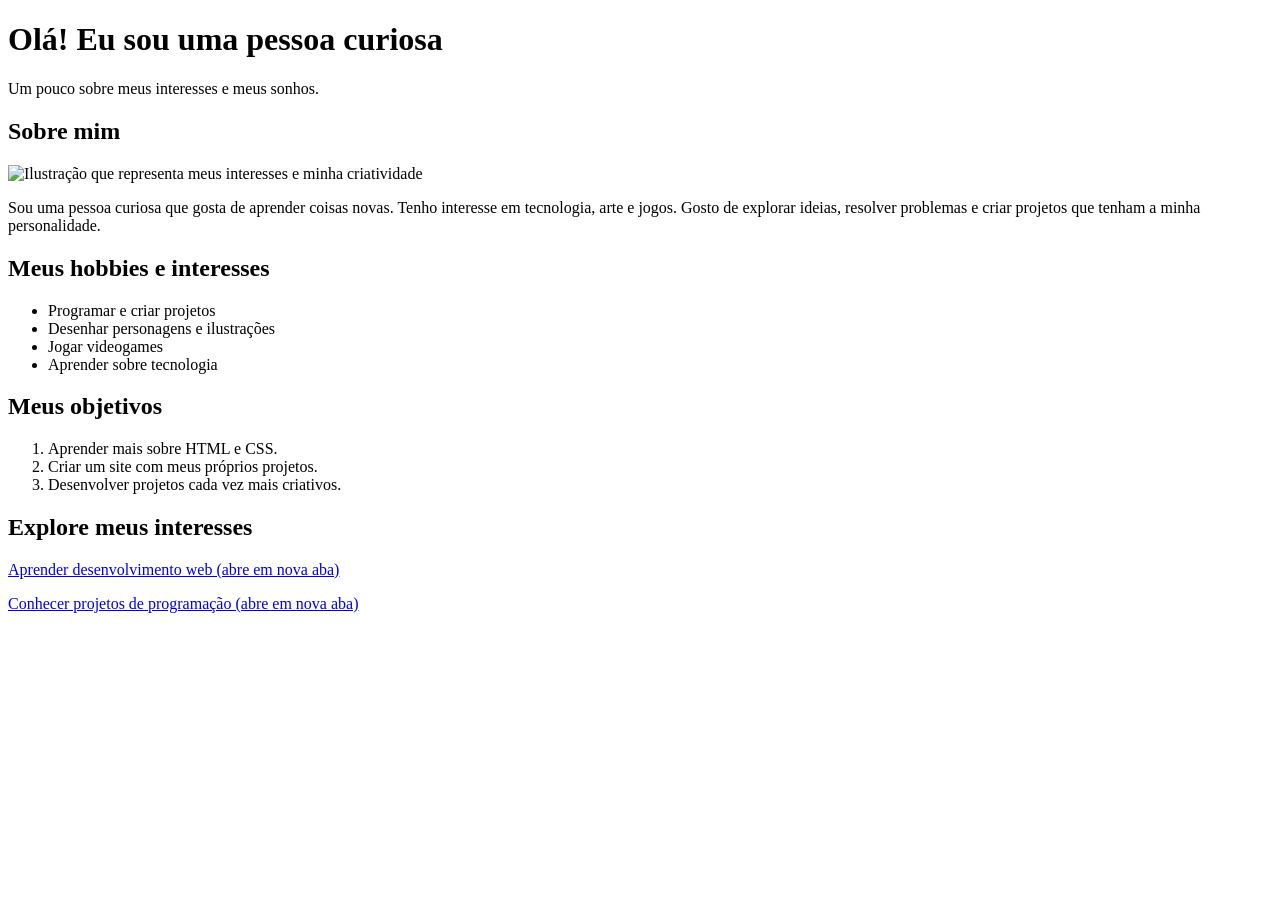
==== index.html @ 1d392838 "Add files" ====
<!DOCTYPE html>
<html lang="pt-BR">
<head>
    <meta charset="UTF-8">
    <meta name="viewport" content="width=device-width, initial-scale=1.0">
    <title>Sobre Mim</title>
    <link rel="stylesheet" href="style.css">
</head>
<body>
    <header>
        <h1 id="titulo-principal">Olá! Eu sou uma pessoa curiosa</h1>
        <p>Um pouco sobre meus interesses e meus sonhos.</p>
    </header>

    <main>
        <section>
            <h2>Sobre mim</h2>

            <img
                src="https://encrypted-tbn0.gstatic.com/images?q=tbn:ANd9GcSf79eYQ8EGzj-zuMY6wXCajgbd3nZy2Z8NbDPoL8J3vQ&s=10"
                alt="Ilustração que representa meus interesses e minha criatividade"
            >

            <p>
                Sou uma pessoa curiosa que gosta de aprender coisas novas.
                Tenho interesse em tecnologia, arte e jogos. Gosto de explorar
                ideias, resolver problemas e criar projetos que tenham a minha
                personalidade.
            </p>
        </section>

        <section>
            <h2>Meus hobbies e interesses</h2>

            <ul>
                <li class="destaque">Programar e criar projetos</li>
                <li>Desenhar personagens e ilustrações</li>
                <li>Jogar videogames</li>
                <li>Aprender sobre tecnologia</li>
            </ul>
        </section>

        <section>
            <h2>Meus objetivos</h2>

            <ol>
                <li>Aprender mais sobre HTML e CSS.</li>
                <li>Criar um site com meus próprios projetos.</li>
                <li>Desenvolver projetos cada vez mais criativos.</li>
            </ol>
        </section>
    </main>

    <footer>
        <h2>Explore meus interesses</h2>

        <p>
            <a href="https://developer.mozilla.org/pt-BR/"
               target="_blank" rel="noopener">
                Aprender desenvolvimento web (abre em nova aba)
            </a>
        </p>

        <p>
            <a href="https://scratch.mit.edu/"
               target="_blank" rel="noopener">
                Conhecer projetos de programação (abre em nova aba)
            </a>
        </p>
    </footer>
</body>
</html>
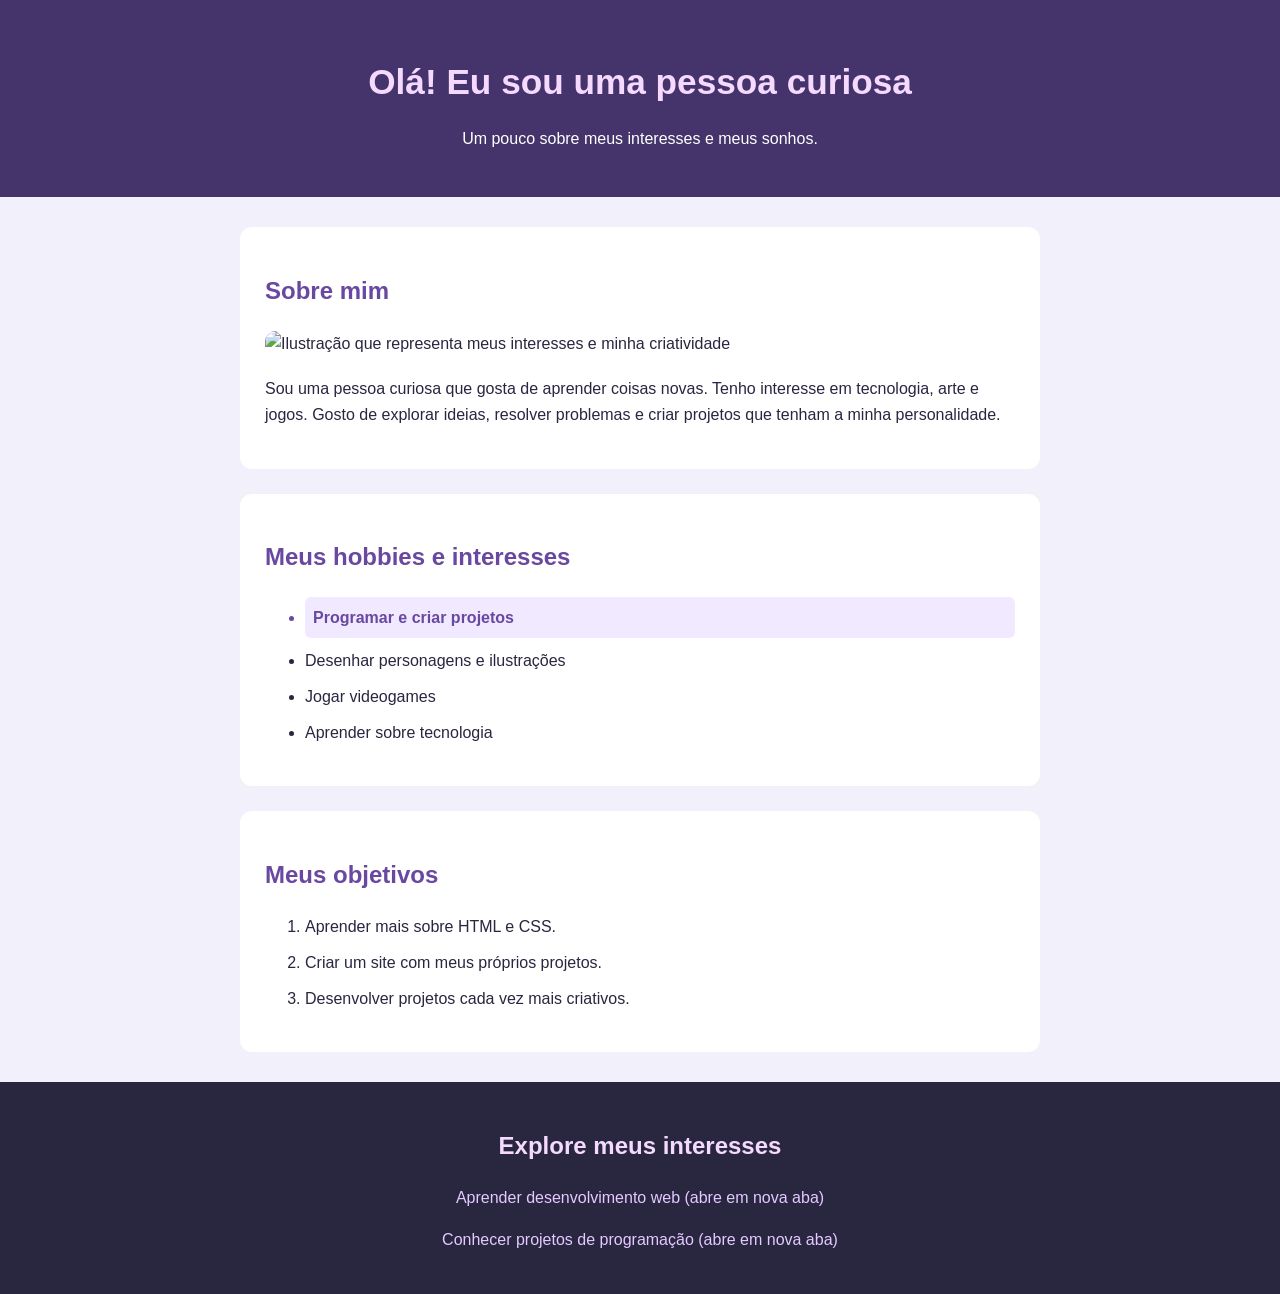
==== commit 48d798c2: "Add files" ====
--- a/index.html
+++ b/index.html
@@ -5,7 +5,7 @@
     <meta charset="UTF-8">
     <meta name="viewport" content="width=device-width, initial-scale=1.0">
     <title>Sobre Mim</title>
-    <link rel="stylesheet" href="style.css">
+    <link rel="stylesheet" href="styles.css">
 </head>
 <body>
     <header>
@@ -18,7 +18,7 @@
             <h2>Sobre mim</h2>
 
             <img
-                src="https://encrypted-tbn0.gstatic.com/images?q=tbn:ANd9GcSf79eYQ8EGzj-zuMY6wXCajgbd3nZy2Z8NbDPoL8J3vQ&s=10"
+                src="images/Diluc_genshin.png"
                 alt="Ilustração que representa meus interesses e minha criatividade"
             >
 
--- a/styles.css
+++ b/styles.css
@@ -0,0 +1,79 @@
+
+body {
+    background-color: #f2f0fa;
+    font-family: Arial, sans-serif;
+    color: #292640;
+    margin: 0;
+    line-height: 1.6;
+}
+
+header {
+    background-color: #45346b;
+    color: white;
+    text-align: center;
+    padding: 30px 20px;
+}
+
+#titulo-principal {
+    color: #f5d9ff;
+    font-size: 2.2rem;
+    margin-bottom: 10px;
+}
+
+main {
+    max-width: 800px;
+    margin: 30px auto;
+    padding: 0 20px;
+}
+
+section {
+    background-color: white;
+    margin-bottom: 25px;
+    padding: 25px;
+    border-radius: 12px;
+}
+
+h2 {
+    color: #6848a0;
+    font-size: 1.5rem;
+}
+
+img {
+    display: block;
+    max-width: 100%;
+    height: auto;
+    margin: 20px auto;
+    border-radius: 10px;
+}
+
+li {
+    margin-bottom: 10px;
+}
+
+.destaque {
+    color: #6848a0;
+    font-weight: bold;
+    background-color: #f1e9ff;
+    padding: 8px;
+    border-radius: 6px;
+}
+
+footer {
+    background-color: #292640;
+    color: white;
+    text-align: center;
+    padding: 25px 20px;
+}
+
+footer h2 {
+    color: #f5d9ff;
+}
+
+footer a {
+    color: #e4caff;
+    text-decoration: none;
+}
+
+footer a:hover {
+    text-decoration: underline;
+}
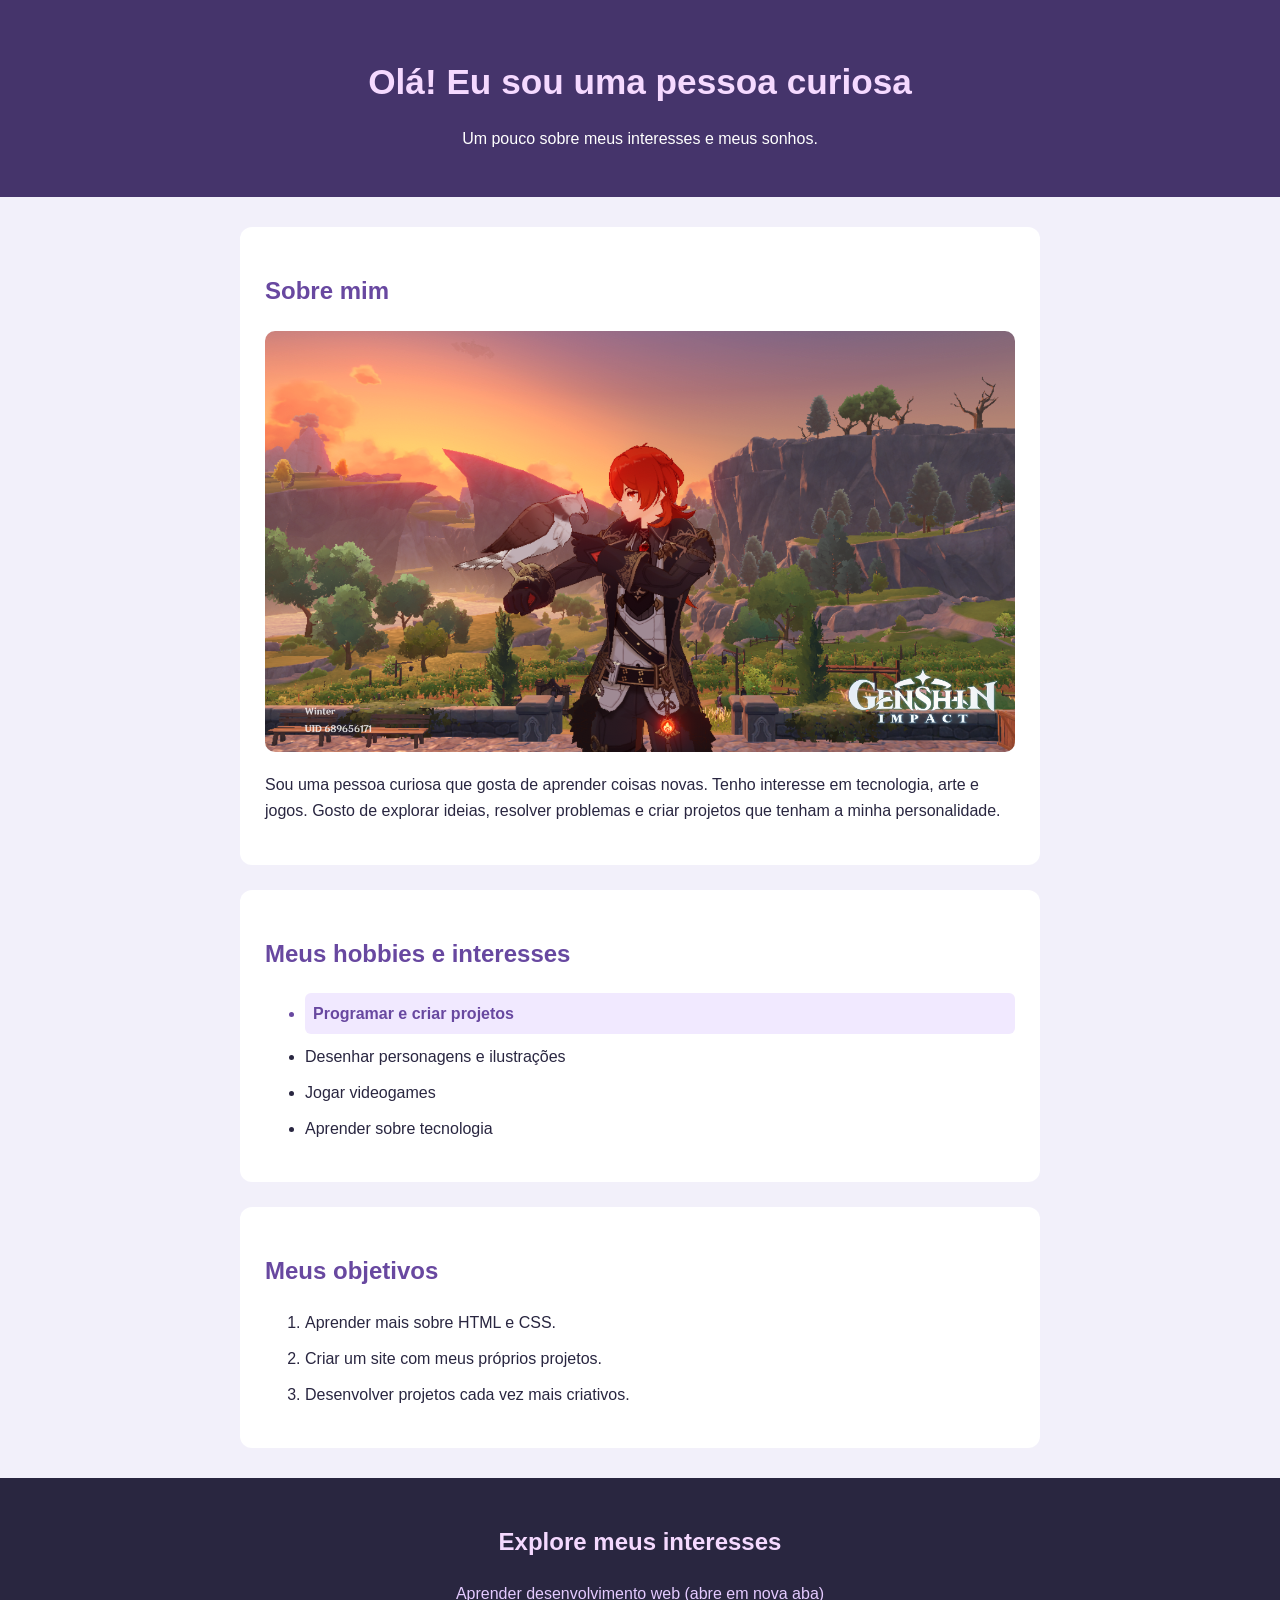
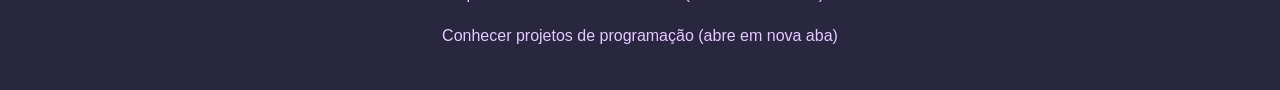
==== commit 8737291b: "Fix image source and improve HTML formatting Updated image source path and cleaned up HTML structure" ====
--- a/index.html
+++ b/index.html
@@ -18,7 +18,7 @@
             <h2>Sobre mim</h2>
 
             <img
-                src="images/Diluc_genshin.png"
+                src="Diluc_genshin.png"
                 alt="Ilustração que representa meus interesses e minha criatividade"
             >
 
